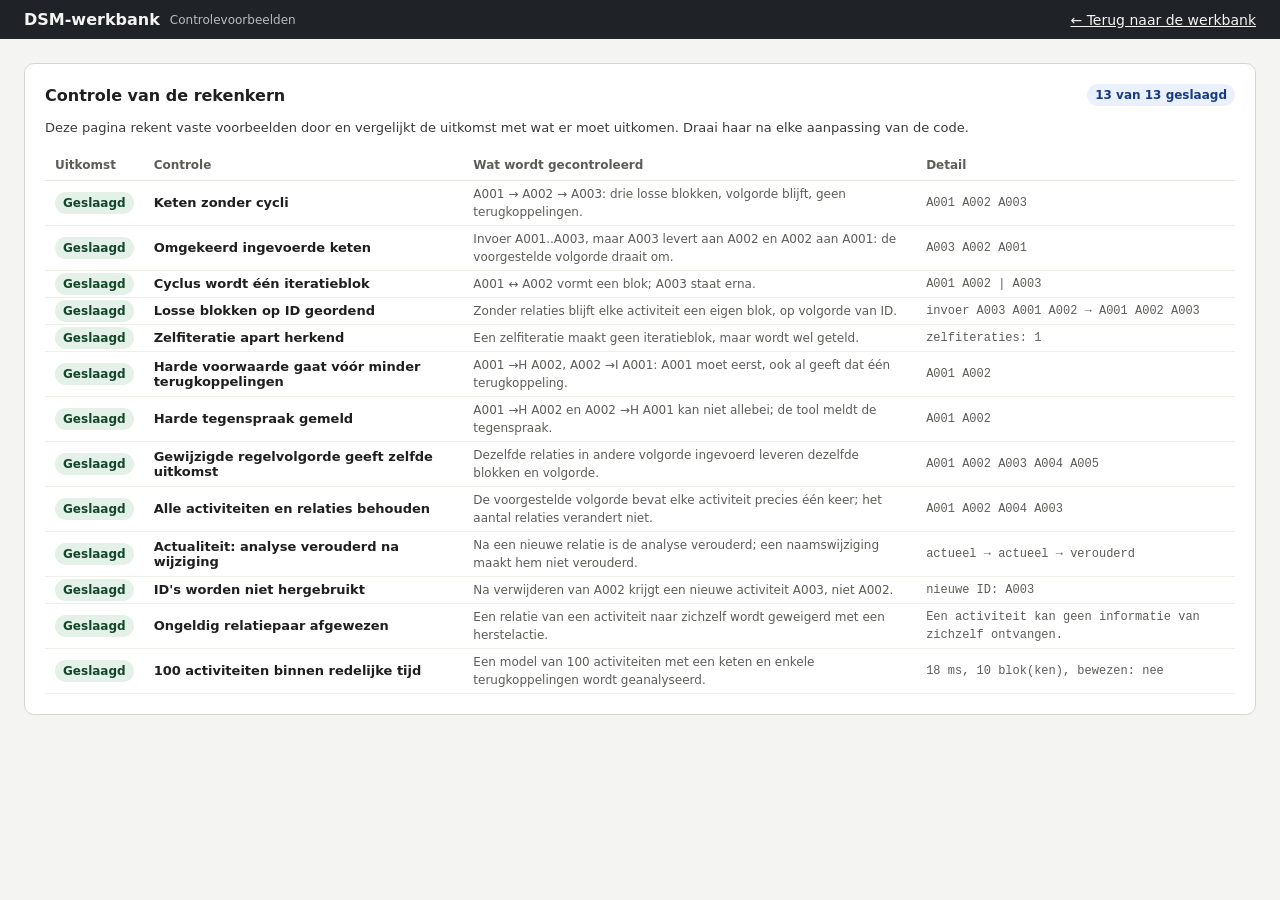
==== controle.html @ 9ad25ce7 "v0.1 de eerste versie" ====
<!doctype html>
<html lang="nl">
<head>
<meta charset="utf-8">
<meta name="viewport" content="width=device-width, initial-scale=1">
<title>DSM-werkbank — controlevoorbeelden</title>
<link rel="stylesheet" href="css/style.css">
</head>
<body>
<header class="kop"><div class="kop-links"><span class="merk">DSM-werkbank</span><span class="meta">Controlevoorbeelden</span></div><div class="kop-rechts"><a href="index.html" style="color:#F4F4F2">← Terug naar de werkbank</a></div></header>
<main class="inhoud">
  <section class="paneel breed">
    <div class="rij tussen"><h2>Controle van de rekenkern</h2><span id="samenvatting" class="label-info"></span></div>
    <p class="uitleg">Deze pagina rekent vaste voorbeelden door en vergelijkt de uitkomst met wat er moet uitkomen. Draai haar na elke aanpassing van de code.</p>
    <div class="tabelkader"><table class="lijst"><thead><tr><th>Uitkomst</th><th>Controle</th><th>Wat wordt gecontroleerd</th><th>Detail</th></tr></thead><tbody id="resultaten"></tbody></table></div>
  </section>
</main>
<script src="js/model.js"></script>
<script src="js/analyse.js"></script>
<script src="js/controle.js"></script>
<script>
  const res = DSM.controle.draaiAlle();
  const esc = s => String(s).replace(/[&<>]/g, c => ({ '&': '&amp;', '<': '&lt;', '>': '&gt;' }[c]));
  document.getElementById('resultaten').innerHTML = res.map(r =>
    '<tr><td>' + (r.ok ? '<span class="label-ok">Geslaagd</span>' : '<span class="label-let" style="background:#FDF0EE;color:#7A1F12">Mislukt</span>') + '</td><td><b>' + esc(r.naam) + '</b></td><td class="klein">' + esc(r.uitleg) + '</td><td class="mono klein">' + esc(r.detail) + '</td></tr>').join('');
  const ok = res.filter(r => r.ok).length;
  document.getElementById('samenvatting').textContent = ok + ' van ' + res.length + ' geslaagd';
</script>
</body>
</html>
---- css/style.css ----
/* DSM-werkbank — opmaak */
:root {
  --bg: #F4F4F2; --paneel: #FFFFFF; --lijn: #D6D6D1; --lijn-licht: #E6E6E1; --tekst: #1F1F1F; --tekst-2: #3A3A37; --tekst-3: #5C5C58;
  --donker: #1F2328; --diag: #2B2B2B;
  --I: #3566C9; --I-t: #FFFFFF; --H: #B85C0F; --H-t: #FFFFFF; --B: #8FCDB0; --B-t: #0E2E1E; --A: #D3C4F2; --A-t: #2A1A57;
  --blok: #FCEBB6; --blok-rand: #E0C46A; --keuze: #F5B700; --kruis: #FFF7DE; --fb: #B42318;
  --cel: 28px;
}
* { box-sizing: border-box; }
body { margin: 0; font-family: Inter, "Segoe UI", system-ui, -apple-system, sans-serif; color: var(--tekst); background: var(--bg); font-size: 14px; }
button, input, select, textarea { font-family: inherit; font-size: 13px; color: inherit; }
button { cursor: pointer; }
.mono { font-family: "JetBrains Mono", Consolas, "Courier New", monospace; }
.verborgen { position: absolute; left: -9999px; }
a { color: #1F4FB3; }

/* Kop */
.kop { display: flex; flex-wrap: wrap; align-items: center; justify-content: space-between; gap: 10px 24px; padding: 10px 24px; background: var(--donker); color: #F4F4F2; }
.kop-links, .kop-rechts { display: flex; flex-wrap: wrap; align-items: center; gap: 10px; }
.merk { font-weight: 700; font-size: 16px; }
.kop .modelnaam { background: transparent; border: 1px solid transparent; color: #E6E8EB; font-size: 14px; padding: 6px 8px; border-radius: 6px; min-width: 240px; }
.kop .modelnaam:hover, .kop .modelnaam:focus { border-color: #5A6068; outline: none; }
.meta { font-size: 12px; color: #B8BCC2; }
.status { font-size: 12px; font-weight: 600; padding: 5px 10px; border-radius: 999px; }
.status.geen { background: #3A3F46; color: #E6E8EB; }
.status.actueel { background: #BFE3CF; color: #0F3D24; }
.status.verouderd { background: #F2C36B; color: #3A2600; }
.knop-licht { min-height: 36px; padding: 0 14px; border: 0; border-radius: 6px; background: #F4F4F2; color: var(--donker); font-weight: 600; }
.knop-donker { min-height: 36px; padding: 0 12px; border: 1px solid #5A6068; border-radius: 6px; background: transparent; color: #F4F4F2; }
.bestand { display: flex; gap: 6px; }

/* Tabbalk */
.tabbalk { display: flex; flex-wrap: wrap; align-items: flex-end; gap: 0 28px; padding: 8px 24px 0; background: var(--paneel); border-bottom: 1px solid var(--lijn); }
.groep { display: flex; flex-direction: column; }
.groeplabel { text-align: center; font-size: 11px; font-weight: 700; letter-spacing: .06em; text-transform: uppercase; color: var(--tekst-3); padding: 0 8px 6px; border-bottom: 1px solid #E1E1DC; }
.tabs { display: flex; flex-wrap: wrap; justify-content: center; }
.tabs button { min-height: 46px; padding: 0 12px; border: 0; border-bottom: 3px solid transparent; background: none; font-size: 14px; color: var(--tekst-2); }
.tabs button[aria-current="page"] { font-weight: 600; color: var(--tekst); border-bottom-color: var(--donker); }
.scheiding { align-self: stretch; width: 1px; margin-bottom: 8px; background: #C9C9C4; }

/* Inhoud */
.inhoud { max-width: 1600px; margin: 0 auto; padding: 24px; display: flex; flex-wrap: wrap; gap: 24px; align-items: flex-start; }
.paneel { background: var(--paneel); border: 1px solid var(--lijn); border-radius: 10px; padding: 20px; display: flex; flex-direction: column; gap: 12px; min-width: 0; }
.paneel h2 { margin: 0; font-size: 16px; }
.paneel h3 { margin: 0; font-size: 13px; }
.breed { flex: 999 1 640px; min-width: 0; }
.smal { flex: 1 1 340px; max-width: 440px; }
.kolom { display: flex; flex-direction: column; gap: 16px; min-width: 0; }
.uitleg { margin: 0; font-size: 13px; line-height: 1.5; color: var(--tekst-2); }
.klein { font-size: 12px; color: var(--tekst-3); line-height: 1.5; margin: 0; }
.rij { display: flex; flex-wrap: wrap; gap: 8px; align-items: center; }
.tussen { justify-content: space-between; }
.knop { min-height: 40px; padding: 0 14px; border: 1px solid #C9C9C4; border-radius: 6px; background: #FFFFFF; }
.knop:hover { background: #F7F7F4; }
.knop.primair { border: 0; background: var(--donker); color: #FFFFFF; font-weight: 600; }
.knop.gevaar { color: #9B2C1C; }
.knop.klein-k { min-height: 32px; min-width: 32px; padding: 0 8px; }
.knop[aria-pressed="true"] { border: 2px solid var(--donker); background: #F4F4F2; font-weight: 600; }
textarea, input[type="text"], input[type="search"], input[type="number"], input:not([type]), select { border: 1px solid #C9C9C4; border-radius: 6px; padding: 8px 10px; background: #FFFFFF; }
textarea { resize: vertical; line-height: 1.5; }
label.veld { display: flex; flex-direction: column; gap: 6px; font-size: 12px; font-weight: 600; color: var(--tekst-2); }
label.veld > * { font-weight: 400; }
.chip { display: inline-flex; align-items: center; justify-content: center; width: 20px; height: 20px; border-radius: 3px; font-size: 11px; font-weight: 700; flex: none; }
.chip.I { background: var(--I); color: var(--I-t); } .chip.H { background: var(--H); color: var(--H-t); }
.chip.B { background: var(--B); color: var(--B-t); } .chip.A { background: var(--A); color: var(--A-t); }
.chip.leeg { border: 1px dashed #8A8A85; color: var(--tekst-3); }
.chip.diag { background: var(--diag); color: #FFFFFF; }
.chip.fbm { background: #FFFFFF; box-shadow: inset 0 0 0 2px var(--fb); }
.chip.blokm { background: var(--blok); border: 1px solid var(--blok-rand); }
.legenda { display: flex; flex-wrap: wrap; gap: 12px; font-size: 12px; color: var(--tekst-2); }
.legenda span { display: inline-flex; align-items: center; gap: 6px; }
.maat { font-size: 12px; padding: 8px 10px; border-radius: 6px; background: #FFFFFF; border: 1px solid var(--lijn); color: var(--tekst-2); }
.maat b { color: var(--tekst); }
.label-ok { font-size: 12px; font-weight: 600; padding: 4px 8px; border-radius: 999px; background: #E3F1E8; color: #14462A; }
.label-let { font-size: 12px; font-weight: 600; padding: 4px 8px; border-radius: 999px; background: #FCEBB6; color: #4A3300; }
.label-info { font-size: 12px; font-weight: 600; padding: 4px 8px; border-radius: 999px; background: #EAF1FD; color: #163A85; }
.balk-let { padding: 10px 14px; border-radius: 8px; background: #FFF7DE; border: 1px solid #F2D58A; font-size: 13px; color: #4A3300; }
.leeg-staat { padding: 40px; text-align: center; color: var(--tekst-3); }

/* Meldingen */
.meldingen { max-width: 1600px; margin: 0 auto; padding: 0 24px; }
.melding { margin-top: 16px; padding: 12px 16px; border-radius: 10px; font-size: 13px; line-height: 1.5; display: flex; gap: 16px; justify-content: space-between; align-items: flex-start; }
.melding.fout { background: #FDF0EE; border: 1px solid #E8B4AB; color: #3A1A14; }
.melding.ok { background: #E3F1E8; border: 1px solid #A9D3B8; color: #14462A; }
.melding ul { margin: 4px 0 0; padding-left: 18px; }
.melding button { border: 0; background: none; font-size: 18px; line-height: 1; color: inherit; }

/* Tabellen */
.tabelkader { overflow-x: auto; }
table.lijst { width: 100%; border-collapse: collapse; font-size: 13px; }
table.lijst th { text-align: left; font-size: 12px; color: var(--tekst-3); font-weight: 600; padding: 8px 10px; border-bottom: 1px solid var(--lijn-licht); }
table.lijst td { padding: 4px 10px; border-bottom: 1px solid #EFEFEA; vertical-align: middle; }
table.lijst td input { width: 100%; border: 1px solid transparent; background: transparent; padding: 6px 8px; border-radius: 5px; }
table.lijst td input:hover, table.lijst td input:focus { border-color: #C9C9C4; background: #FFFFFF; outline: none; }
table.lijst .rechts { text-align: right; white-space: nowrap; }
table.lijst .num { text-align: right; }

/* Matrix */
.matrixkader { overflow: auto; border: 1px solid #E1E1DC; border-radius: 6px; max-height: calc(100vh - 260px); min-height: 200px; outline: none; }
.matrixkader:focus-visible { box-shadow: 0 0 0 3px #9DB8EC; }
table.dsm { border-collapse: separate; border-spacing: 0; font-size: 11px; }
table.dsm th, table.dsm td { padding: 0; }
table.dsm thead th { position: sticky; top: 0; z-index: 2; background: #FFFFFF; height: var(--cel); min-width: var(--cel); width: var(--cel); border-right: 1px solid #E1E1DC; border-bottom: 1px solid #C9C9C4; font-family: "JetBrains Mono", Consolas, monospace; font-size: 9px; font-weight: 600; text-align: center; }
table.dsm thead th.hoek { left: 0; z-index: 3; width: auto; min-width: 220px; text-align: left; padding: 0 10px; font-family: inherit; font-size: 11px; font-weight: 400; color: var(--tekst-3); border-right: 1px solid #C9C9C4; }
table.dsm thead th.blokkop { left: 0; z-index: 3; min-width: 40px; width: 40px; }
table.dsm tbody th { position: sticky; left: 0; z-index: 1; background: #FFFFFF; height: var(--cel); text-align: left; font-weight: 400; padding: 0 10px; border-right: 1px solid #C9C9C4; border-bottom: 1px solid #E1E1DC; white-space: nowrap; max-width: 280px; overflow: hidden; text-overflow: ellipsis; }
table.dsm tbody th .id { font-family: "JetBrains Mono", Consolas, monospace; font-weight: 600; margin-right: 8px; }
table.dsm tbody th.blokcel { min-width: 40px; width: 40px; max-width: 40px; text-align: center; padding: 0; font-family: "JetBrains Mono", Consolas, monospace; font-size: 10px; color: var(--tekst-2); border-right: 1px solid #E1E1DC; }
table.dsm.met-blok tbody th.naamcel { left: 40px; }
table.dsm.met-blok thead th.hoek { left: 40px; }
table.dsm td { width: var(--cel); min-width: var(--cel); height: var(--cel); border-right: 1px solid #E1E1DC; border-bottom: 1px solid #E1E1DC; text-align: center; font-weight: 700; cursor: pointer; background: #FFFFFF; user-select: none; }
table.dsm td.boven { background: #FAFAF7; }
table.dsm td.blok, table.dsm th.blok { background: var(--blok); }
table.dsm td.kruis, table.dsm th.kruis { background: var(--kruis); }
table.dsm td.diag { background: var(--diag); color: #FFFFFF; cursor: pointer; }
table.dsm td.s-I { background: var(--I); color: var(--I-t); }
table.dsm td.s-H { background: var(--H); color: var(--H-t); }
table.dsm td.s-B { background: var(--B); color: var(--B-t); }
table.dsm td.s-A { background: var(--A); color: var(--A-t); }
table.dsm td.fb { box-shadow: inset 0 0 0 2px #FFFFFF, inset 0 0 0 4px var(--fb); }
table.dsm td.gekozen { outline: 3px solid var(--keuze); outline-offset: -3px; }
table.dsm td.kenm { position: relative; }
table.dsm td.kenm::after { content: ""; position: absolute; right: 2px; top: 2px; width: 5px; height: 5px; border-radius: 50%; background: #FFFFFF; box-shadow: 0 0 0 1px #1F2328; }
table.dsm th.gekozen-kop { background: #FFE9A8 !important; }

/* Relatiepaneel */
.soorten { display: grid; grid-template-columns: repeat(2, minmax(0, 1fr)); gap: 6px; }
.soorten button { display: flex; align-items: center; gap: 8px; min-height: 40px; padding: 0 10px; border: 1px solid #C9C9C4; border-radius: 6px; background: #FFFFFF; text-align: left; font-size: 12px; }
.soorten button[aria-pressed="true"] { border: 2px solid var(--donker); background: #F4F4F2; font-weight: 600; }
.soorten .geen { grid-column: 1 / -1; }
.celkop { font-family: "JetBrains Mono", Consolas, monospace; font-size: 13px; font-weight: 600; padding: 4px 8px; border-radius: 4px; background: #F1F1EE; }
.uitklap { display: flex; justify-content: space-between; align-items: center; width: 100%; min-height: 36px; padding: 0; border: 0; background: none; font-size: 12px; font-weight: 700; color: var(--tekst-2); text-align: left; }
.raster2 { display: grid; grid-template-columns: repeat(2, minmax(0, 1fr)); gap: 10px; }
dl.gegevens { margin: 0; display: grid; grid-template-columns: 120px 1fr; gap: 8px 12px; font-size: 13px; }
dl.gegevens dt { color: var(--tekst-3); }
dl.gegevens dd { margin: 0; }
.blokken { display: flex; flex-wrap: wrap; gap: 8px; }
.blokken span { padding: 6px 10px; border: 1px solid var(--lijn); border-radius: 6px; font-family: "JetBrains Mono", Consolas, monospace; font-size: 12px; }
.blokken span.groot { background: var(--blok); border-color: var(--blok-rand); font-weight: 600; }
.blokken span.zelf { border-color: var(--diag); }
.niveaus { display: flex; gap: 10px; overflow-x: auto; padding-bottom: 4px; }
.niveau { flex: 1 0 110px; display: flex; flex-direction: column; gap: 6px; padding: 10px; border-radius: 8px; background: #F7F7F4; border: 1px solid #E1E1DC; }
.niveau.parallel { background: #EAF1FD; border-color: #9DB8EC; }
.niveau .kopje { font-size: 11px; font-weight: 700; color: var(--tekst-3); }
.niveau .item { font-size: 12px; padding: 6px 8px; border-radius: 5px; background: #FFFFFF; border: 1px solid var(--lijn); }
.impact { display: flex; flex-wrap: wrap; gap: 16px; }
.impact > div { flex: 1 1 260px; display: flex; flex-direction: column; gap: 6px; padding: 14px; border-radius: 8px; font-size: 13px; }
.impact .direct { background: #FDF0EE; }
.impact .indirect { background: #FFF7DE; }
.impact .noot { border: 1px dashed #C9C9C4; font-size: 12px; color: var(--tekst-2); }
.goed { color: #14462A; font-weight: 600; }

@media print {
  .kop, .tabbalk, .meldingen { display: none; }
}

.vinkje { display: flex; gap: 10px; align-items: flex-start; font-size: 13px; line-height: 1.45; color: var(--tekst-2); }
.vinkje input { width: 18px; height: 18px; flex: none; margin: 1px 0 0; }
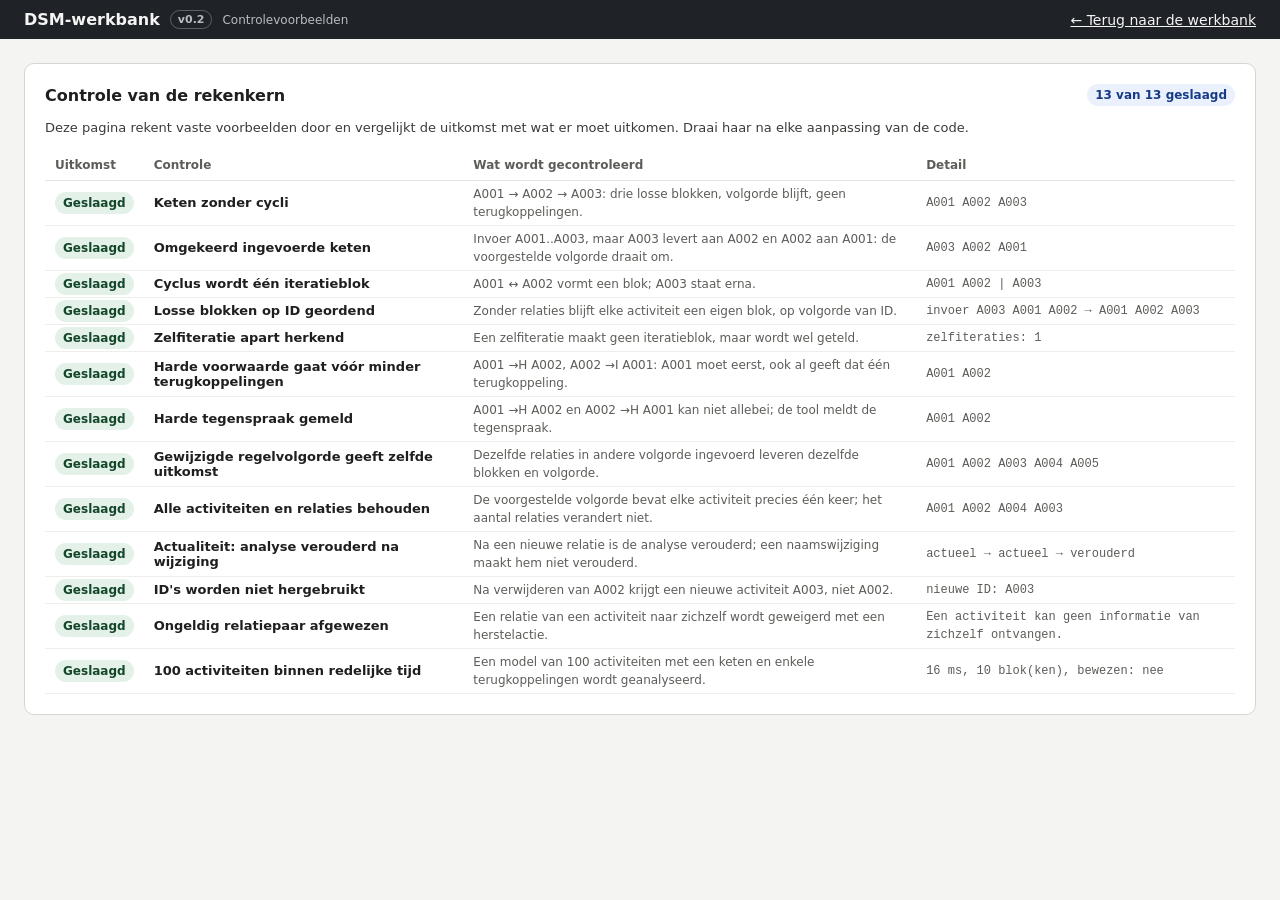
==== commit fec707a7: "v0.2 opmaak verbeterd en uitleg toegevoegd" ====
--- a/controle.html
+++ b/controle.html
@@ -4,10 +4,10 @@
 <meta charset="utf-8">
 <meta name="viewport" content="width=device-width, initial-scale=1">
 <title>DSM-werkbank — controlevoorbeelden</title>
-<link rel="stylesheet" href="css/style.css">
+<link rel="stylesheet" href="css/style.css?v=0.2">
 </head>
 <body>
-<header class="kop"><div class="kop-links"><span class="merk">DSM-werkbank</span><span class="meta">Controlevoorbeelden</span></div><div class="kop-rechts"><a href="index.html" style="color:#F4F4F2">← Terug naar de werkbank</a></div></header>
+<header class="kop"><div class="kop-links"><span class="merk">DSM-werkbank</span> <span class="versie">v0.2</span><span class="meta">Controlevoorbeelden</span></div><div class="kop-rechts"><a href="index.html" style="color:#F4F4F2">← Terug naar de werkbank</a></div></header>
 <main class="inhoud">
   <section class="paneel breed">
     <div class="rij tussen"><h2>Controle van de rekenkern</h2><span id="samenvatting" class="label-info"></span></div>
@@ -15,9 +15,9 @@
     <div class="tabelkader"><table class="lijst"><thead><tr><th>Uitkomst</th><th>Controle</th><th>Wat wordt gecontroleerd</th><th>Detail</th></tr></thead><tbody id="resultaten"></tbody></table></div>
   </section>
 </main>
-<script src="js/model.js"></script>
-<script src="js/analyse.js"></script>
-<script src="js/controle.js"></script>
+<script src="js/model.js?v=0.2"></script>
+<script src="js/analyse.js?v=0.2"></script>
+<script src="js/controle.js?v=0.2"></script>
 <script>
   const res = DSM.controle.draaiAlle();
   const esc = s => String(s).replace(/[&<>]/g, c => ({ '&': '&amp;', '<': '&lt;', '>': '&gt;' }[c]));
--- a/css/style.css
+++ b/css/style.css
@@ -1,9 +1,10 @@
 /* DSM-werkbank — opmaak */
 :root {
   --bg: #F4F4F2; --paneel: #FFFFFF; --lijn: #D6D6D1; --lijn-licht: #E6E6E1; --tekst: #1F1F1F; --tekst-2: #3A3A37; --tekst-3: #5C5C58;
-  --donker: #1F2328; --diag: #2B2B2B;
+  --donker: #1F2328; --diag: #D9D9D4; --diag-t: #4A4A46; --zelf: #2B2B2B;
   --I: #3566C9; --I-t: #FFFFFF; --H: #B85C0F; --H-t: #FFFFFF; --B: #8FCDB0; --B-t: #0E2E1E; --A: #D3C4F2; --A-t: #2A1A57;
-  --blok: #FCEBB6; --blok-rand: #E0C46A; --keuze: #F5B700; --kruis: #FFF7DE; --fb: #B42318;
+  --blok: #FCF0C6; --blok-rand: #E0C46A; --blok-kader: #8A6400;
+  --keuze: #0E8C86; --keuze-kop: #BDEBE7; --wijs: #E3F5F3; --wijs-rand: #7FCFC9; --kruis: #FFF7DE; --fb: #B42318;
   --cel: 28px;
 }
 * { box-sizing: border-box; }
@@ -18,6 +19,7 @@
 .kop { display: flex; flex-wrap: wrap; align-items: center; justify-content: space-between; gap: 10px 24px; padding: 10px 24px; background: var(--donker); color: #F4F4F2; }
 .kop-links, .kop-rechts { display: flex; flex-wrap: wrap; align-items: center; gap: 10px; }
 .merk { font-weight: 700; font-size: 16px; }
+.versie { font-size: 11px; font-weight: 600; padding: 2px 7px; border-radius: 999px; border: 1px solid #5A6068; color: #B8BCC2; }
 .kop .modelnaam { background: transparent; border: 1px solid transparent; color: #E6E8EB; font-size: 14px; padding: 6px 8px; border-radius: 6px; min-width: 240px; }
 .kop .modelnaam:hover, .kop .modelnaam:focus { border-color: #5A6068; outline: none; }
 .meta { font-size: 12px; color: #B8BCC2; }
@@ -64,9 +66,10 @@
 .chip.I { background: var(--I); color: var(--I-t); } .chip.H { background: var(--H); color: var(--H-t); }
 .chip.B { background: var(--B); color: var(--B-t); } .chip.A { background: var(--A); color: var(--A-t); }
 .chip.leeg { border: 1px dashed #8A8A85; color: var(--tekst-3); }
-.chip.diag { background: var(--diag); color: #FFFFFF; }
+.chip.diag { background: var(--diag); color: var(--diag-t); font-family: "JetBrains Mono", Consolas, monospace; font-size: 10px; }
+.chip.zelf { background: var(--zelf); color: #FFFFFF; }
 .chip.fbm { background: #FFFFFF; box-shadow: inset 0 0 0 2px var(--fb); }
-.chip.blokm { background: var(--blok); border: 1px solid var(--blok-rand); }
+.chip.blokm { background: var(--blok); border: 2px solid var(--blok-kader); }
 .legenda { display: flex; flex-wrap: wrap; gap: 12px; font-size: 12px; color: var(--tekst-2); }
 .legenda span { display: inline-flex; align-items: center; gap: 6px; }
 .maat { font-size: 12px; padding: 8px 10px; border-radius: 6px; background: #FFFFFF; border: 1px solid var(--lijn); color: var(--tekst-2); }
@@ -96,32 +99,47 @@
 table.lijst .num { text-align: right; }
 
 /* Matrix */
-.matrixkader { overflow: auto; border: 1px solid #E1E1DC; border-radius: 6px; max-height: calc(100vh - 260px); min-height: 200px; outline: none; }
+.matrixkader { position: relative; overflow: auto; border: 1px solid #E1E1DC; border-radius: 6px; max-height: calc(100vh - 260px); min-height: 200px; outline: none; }
 .matrixkader:focus-visible { box-shadow: 0 0 0 3px #9DB8EC; }
 table.dsm { border-collapse: separate; border-spacing: 0; font-size: 11px; }
 table.dsm th, table.dsm td { padding: 0; }
-table.dsm thead th { position: sticky; top: 0; z-index: 2; background: #FFFFFF; height: var(--cel); min-width: var(--cel); width: var(--cel); border-right: 1px solid #E1E1DC; border-bottom: 1px solid #C9C9C4; font-family: "JetBrains Mono", Consolas, monospace; font-size: 9px; font-weight: 600; text-align: center; }
-table.dsm thead th.hoek { left: 0; z-index: 3; width: auto; min-width: 220px; text-align: left; padding: 0 10px; font-family: inherit; font-size: 11px; font-weight: 400; color: var(--tekst-3); border-right: 1px solid #C9C9C4; }
-table.dsm thead th.blokkop { left: 0; z-index: 3; min-width: 40px; width: 40px; }
-table.dsm tbody th { position: sticky; left: 0; z-index: 1; background: #FFFFFF; height: var(--cel); text-align: left; font-weight: 400; padding: 0 10px; border-right: 1px solid #C9C9C4; border-bottom: 1px solid #E1E1DC; white-space: nowrap; max-width: 280px; overflow: hidden; text-overflow: ellipsis; }
-table.dsm tbody th .id { font-family: "JetBrains Mono", Consolas, monospace; font-weight: 600; margin-right: 8px; }
+table.dsm thead th { position: sticky; top: 0; z-index: 3; background: #FFFFFF; height: 30px; min-width: var(--cel); width: var(--cel); border-right: 1px solid #E1E1DC; border-bottom: 1px solid #C9C9C4; font-family: "JetBrains Mono", Consolas, monospace; font-size: 11px; font-weight: 700; text-align: center; color: var(--tekst-2); }
+table.dsm thead th.hoek { left: 0; z-index: 4; width: auto; min-width: 250px; text-align: left; padding: 0 10px; font-family: inherit; font-size: 11px; font-weight: 400; color: var(--tekst-3); border-right: 1px solid #C9C9C4; }
+table.dsm thead th.blokkop { left: 0; z-index: 4; min-width: 40px; width: 40px; font-family: inherit; font-size: 11px; }
+table.dsm tbody th { position: sticky; left: 0; z-index: 2; background: #FFFFFF; height: var(--cel); text-align: left; font-weight: 400; padding: 0 10px 0 6px; border-right: 1px solid #C9C9C4; border-bottom: 1px solid #E1E1DC; white-space: nowrap; max-width: 300px; overflow: hidden; text-overflow: ellipsis; }
+table.dsm tbody th .nr { display: inline-block; min-width: 22px; margin-right: 6px; text-align: right; font-family: "JetBrains Mono", Consolas, monospace; font-weight: 700; color: var(--tekst-2); }
+table.dsm tbody th .id { font-family: "JetBrains Mono", Consolas, monospace; font-weight: 600; margin-right: 8px; color: var(--tekst-3); }
 table.dsm tbody th.blokcel { min-width: 40px; width: 40px; max-width: 40px; text-align: center; padding: 0; font-family: "JetBrains Mono", Consolas, monospace; font-size: 10px; color: var(--tekst-2); border-right: 1px solid #E1E1DC; }
 table.dsm.met-blok tbody th.naamcel { left: 40px; }
 table.dsm.met-blok thead th.hoek { left: 40px; }
-table.dsm td { width: var(--cel); min-width: var(--cel); height: var(--cel); border-right: 1px solid #E1E1DC; border-bottom: 1px solid #E1E1DC; text-align: center; font-weight: 700; cursor: pointer; background: #FFFFFF; user-select: none; }
+table.dsm td { width: var(--cel); min-width: var(--cel); height: var(--cel); border-right: 1px solid #E1E1DC; border-bottom: 1px solid #E1E1DC; text-align: center; font-weight: 700; cursor: pointer; background: #FFFFFF; user-select: none; font-size: var(--celtekst, 11px); }
+/* Punt 8: hulplijn na elke 5 rijen en kolommen (dunner dan de blokrand) */
+table.dsm .vijf-k { border-right: 2px solid #A8A8A2; }
+table.dsm .vijf-r, table.dsm tr.vijf-r > * { border-bottom: 2px solid #A8A8A2; }
 table.dsm td.boven { background: #FAFAF7; }
 table.dsm td.blok, table.dsm th.blok { background: var(--blok); }
 table.dsm td.kruis, table.dsm th.kruis { background: var(--kruis); }
-table.dsm td.diag { background: var(--diag); color: #FFFFFF; cursor: pointer; }
+/* Punt 2: rustige diagonaal met volgnummer; zelfiteratie donker */
+table.dsm td.diag { background: var(--diag); color: var(--diag-t); font-weight: 600; font-size: calc(var(--celtekst, 11px) - 1px); font-family: "JetBrains Mono", Consolas, monospace; cursor: pointer; }
+table.dsm td.diag.zelf { background: var(--zelf); color: #FFFFFF; font-size: calc(var(--celtekst, 11px) + 4px); font-family: inherit; }
 table.dsm td.s-I { background: var(--I); color: var(--I-t); }
 table.dsm td.s-H { background: var(--H); color: var(--H-t); }
 table.dsm td.s-B { background: var(--B); color: var(--B-t); }
 table.dsm td.s-A { background: var(--A); color: var(--A-t); }
 table.dsm td.fb { box-shadow: inset 0 0 0 2px #FFFFFF, inset 0 0 0 4px var(--fb); }
-table.dsm td.gekozen { outline: 3px solid var(--keuze); outline-offset: -3px; }
 table.dsm td.kenm { position: relative; }
 table.dsm td.kenm::after { content: ""; position: absolute; right: 2px; top: 2px; width: 5px; height: 5px; border-radius: 50%; background: #FFFFFF; box-shadow: 0 0 0 1px #1F2328; }
-table.dsm th.gekozen-kop { background: #FFE9A8 !important; }
+/* Punt 3 en 6: aanwijzen (licht) en selecteren (sterk), in een kleur die niet op de bloktint lijkt */
+table.dsm td.aangewezen { box-shadow: inset 0 0 0 2px var(--wijs-rand); }
+table.dsm th.wijs-kop { background: var(--wijs) !important; }
+table.dsm td.gekozen { outline: 3px solid var(--keuze); outline-offset: -3px; }
+table.dsm th.gekozen-kop { background: var(--keuze-kop) !important; color: #06302F; }
+table.dsm th.gekozen-kop .nr, table.dsm th.gekozen-kop .id { color: #06302F; }
+table.dsm th.gekozen-kop.lev { box-shadow: inset 5px 0 0 var(--keuze); }
+table.dsm th.gekozen-kop.ontv { box-shadow: inset 5px 0 0 #06302F; }
+/* Punt 1: duidelijk kader om elk iteratieblok */
+.blokkader { position: absolute; z-index: 1; pointer-events: none; border: 3px solid var(--blok-kader); border-radius: 2px; }
+.blokkader span { position: absolute; top: -3px; left: -3px; transform: translateY(-100%); padding: 1px 6px; font-size: 10px; font-weight: 700; font-family: "JetBrains Mono", Consolas, monospace; background: var(--blok-kader); color: #FFFFFF; border-radius: 3px 3px 0 0; white-space: nowrap; }
 
 /* Relatiepaneel */
 .soorten { display: grid; grid-template-columns: repeat(2, minmax(0, 1fr)); gap: 6px; }
@@ -151,8 +169,32 @@
 .goed { color: #14462A; font-weight: 600; }
 
 @media print {
-  .kop, .tabbalk, .meldingen { display: none; }
+  .kop, .tabbalk, .meldingen, .uitlegpop, .legenda-hint { display: none !important; }
 }
 
 .vinkje { display: flex; gap: 10px; align-items: flex-start; font-size: 13px; line-height: 1.45; color: var(--tekst-2); }
 .vinkje input { width: 18px; height: 18px; flex: none; margin: 1px 0 0; }
+
+/* Uitleg bij relatiesoorten (v0.2) */
+.legendakader { position: relative; }
+.legenda [data-uitleg] { padding: 3px 6px; margin: -3px -6px; border-radius: 6px; cursor: help; outline: none; }
+.legenda [data-uitleg]:hover, .legenda [data-uitleg]:focus-visible { background: #F1F1EE; box-shadow: 0 0 0 1px #D6D6D1; }
+.legenda-hint { color: var(--tekst-3); font-size: 11px; margin-left: auto; }
+.uitlegpop { position: absolute; top: calc(100% + 8px); left: 0; z-index: 20; width: 440px; max-width: 100%; padding: 14px 16px; display: flex; flex-direction: column; gap: 8px; background: #FFFFFF; border: 1px solid #C9C9C4; border-radius: 10px; box-shadow: 0 8px 24px rgba(31,35,40,.16); }
+.uitlegpop[hidden] { display: none; }
+.uitlegkop { display: flex; align-items: center; gap: 8px; font-size: 14px !important; margin: 0; }
+.uitlegpaneel.actief { border-color: #9A9A94; box-shadow: 0 0 0 1px #9A9A94; }
+table.vergelijk { width: 100%; border-collapse: collapse; font-size: 12px; margin-top: 2px; }
+table.vergelijk th { text-align: left; font-size: 11px; font-weight: 700; letter-spacing: .02em; color: var(--tekst-3); padding: 0 0 6px; border-bottom: 1px solid var(--lijn-licht); }
+table.vergelijk td { padding: 6px 4px; border-bottom: 1px solid #EFEFEA; vertical-align: middle; color: var(--tekst-2); }
+table.vergelijk td:first-child { white-space: nowrap; padding-right: 10px; }
+table.vergelijk td:first-child .chip { margin-right: 6px; }
+table.vergelijk tr.actief td { background: #F1F1EE; color: var(--tekst); font-weight: 600; }
+.soorten button:hover { border-color: #9A9A94; }
+
+/* v0.2 kleuren: diagonaal donkergrijs (variant A), relaties lichter (variant B), hulplijn subtieler */
+:root { --diag: #6E6E69; --diag-t: #FFFFFF; --zelf: #1F2328;
+  --I: #93B3EC; --I-t: #0F2A63; --H: #EBAA72; --H-t: #4A2200; --B: #A9D9C2; --B-t: #0E2E1E; --A: #D5C8F3; --A-t: #2A1A57; }
+table.dsm .vijf-k { border-right: 1.5px solid #C8C8C2; }
+table.dsm .vijf-r, table.dsm tr.vijf-r > * { border-bottom: 1.5px solid #C8C8C2; }
+.toets { display: inline-block; margin-left: 6px; padding: 1px 6px; border: 1px solid #C9C9C4; border-bottom-width: 2px; border-radius: 4px; font-size: 11px; font-weight: 600; color: var(--tekst-2); background: #FAFAF7; }
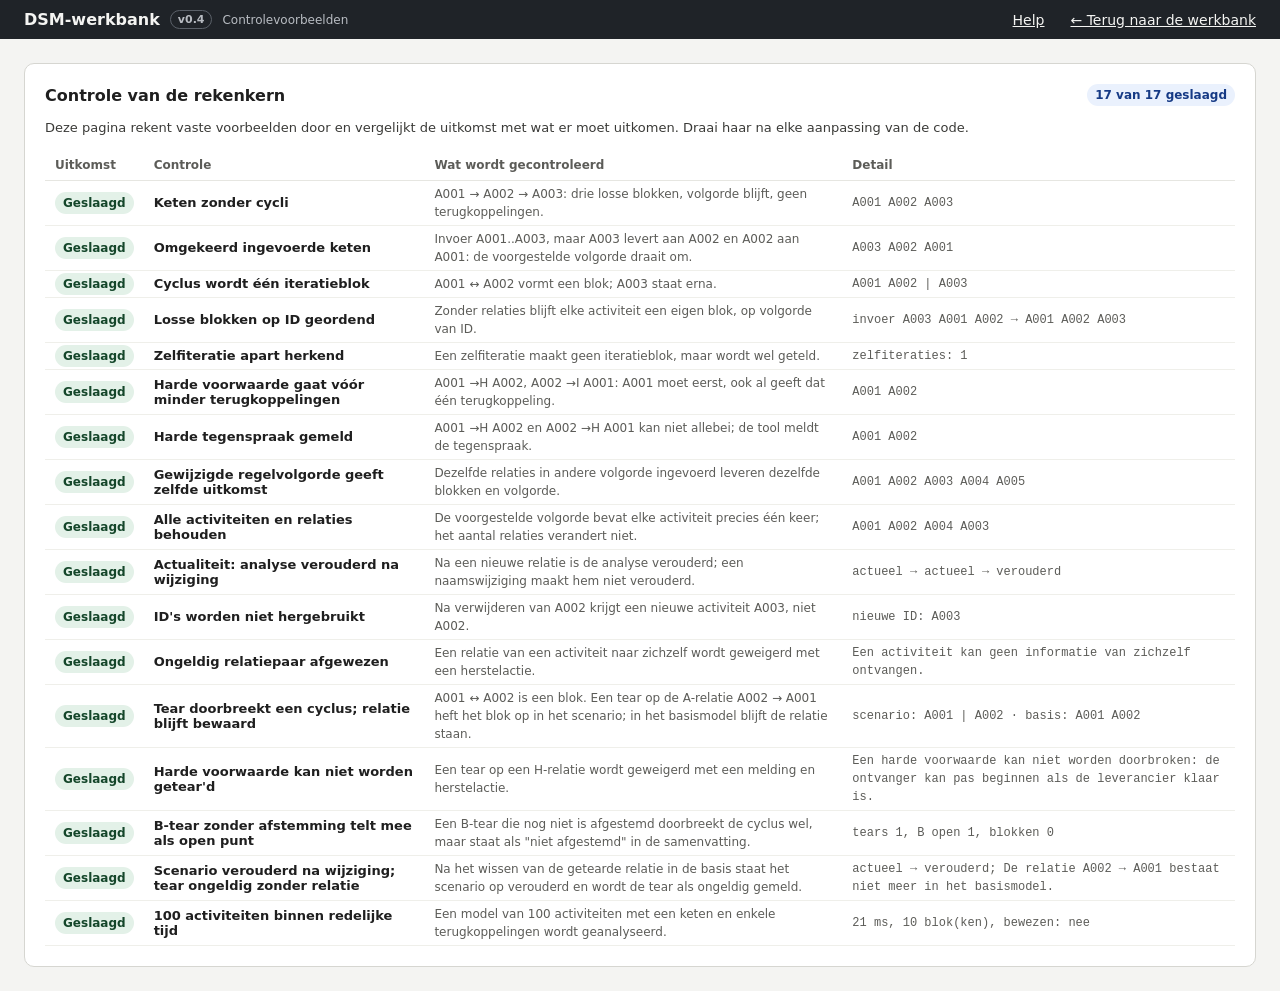
==== commit affff6dd: "v0.4 helpfunctie toegevoegd.  opmaak verbeterd.  tearing en scenario's toegevoegd" ====
--- a/controle.html
+++ b/controle.html
@@ -4,10 +4,10 @@
 <meta charset="utf-8">
 <meta name="viewport" content="width=device-width, initial-scale=1">
 <title>DSM-werkbank — controlevoorbeelden</title>
-<link rel="stylesheet" href="css/style.css?v=0.2">
+<link rel="stylesheet" href="css/style.css?v=0.4">
 </head>
 <body>
-<header class="kop"><div class="kop-links"><span class="merk">DSM-werkbank</span> <span class="versie">v0.2</span><span class="meta">Controlevoorbeelden</span></div><div class="kop-rechts"><a href="index.html" style="color:#F4F4F2">← Terug naar de werkbank</a></div></header>
+<header class="kop"><div class="kop-links"><span class="merk">DSM-werkbank</span> <span class="versie">v0.4</span><span class="meta">Controlevoorbeelden</span></div><div class="kop-rechts"><a href="help.html#controlepagina" style="color:#F4F4F2;margin-right:16px">Help</a><a href="index.html" style="color:#F4F4F2">← Terug naar de werkbank</a></div></header>
 <main class="inhoud">
   <section class="paneel breed">
     <div class="rij tussen"><h2>Controle van de rekenkern</h2><span id="samenvatting" class="label-info"></span></div>
@@ -15,9 +15,10 @@
     <div class="tabelkader"><table class="lijst"><thead><tr><th>Uitkomst</th><th>Controle</th><th>Wat wordt gecontroleerd</th><th>Detail</th></tr></thead><tbody id="resultaten"></tbody></table></div>
   </section>
 </main>
-<script src="js/model.js?v=0.2"></script>
-<script src="js/analyse.js?v=0.2"></script>
-<script src="js/controle.js?v=0.2"></script>
+<script src="js/model.js?v=0.4"></script>
+<script src="js/analyse.js?v=0.4"></script>
+<script src="js/scenario.js?v=0.4"></script>
+<script src="js/controle.js?v=0.4"></script>
 <script>
   const res = DSM.controle.draaiAlle();
   const esc = s => String(s).replace(/[&<>]/g, c => ({ '&': '&amp;', '<': '&lt;', '>': '&gt;' }[c]));
--- a/css/style.css
+++ b/css/style.css
@@ -198,3 +198,35 @@
 table.dsm .vijf-k { border-right: 1.5px solid #C8C8C2; }
 table.dsm .vijf-r, table.dsm tr.vijf-r > * { border-bottom: 1.5px solid #C8C8C2; }
 .toets { display: inline-block; margin-left: 6px; padding: 1px 6px; border: 1px solid #C9C9C4; border-bottom-width: 2px; border-radius: 4px; font-size: 11px; font-weight: 600; color: var(--tekst-2); background: #FAFAF7; }
+
+/* Scenario's en tears (v0.3) */
+table.dsm td.tear { background: #FFFFFF; outline: 1.5px dashed #5C5C58; outline-offset: -4px; color: var(--tekst-2); font-weight: 400; font-size: calc(var(--celtekst, 11px) + 3px); }
+table.dsm td.tear-open { background: #FFF4DC; outline-color: #B36B00; color: #8A4B00; }
+.chip.tearm { border: 1.5px dashed #5C5C58; color: var(--tekst-2); font-weight: 400; }
+.scen-rij { gap: 8px; }
+.scen-kaart, .kaart-basis { display: flex; flex-direction: column; align-items: flex-start; gap: 2px; min-height: 44px; padding: 6px 12px; border: 1px solid #C9C9C4; border-radius: 8px; background: #FFFFFF; font-size: 13px; text-align: left; }
+.scen-kaart span, .kaart-basis span { font-size: 12px; color: var(--tekst-3); }
+.scen-kaart em { font-style: normal; color: #8A4B00; font-weight: 600; }
+.scen-kaart[aria-pressed="true"] { border: 2px solid var(--donker); background: #F4F4F2; }
+.kaart-basis { background: #F7F7F4; border-style: dashed; }
+.maat.open { background: #FFF4DC; border-color: #F2D58A; color: #4A3300; }
+.tear-item { display: flex; flex-direction: column; align-items: stretch; gap: 4px; width: 100%; padding: 10px 12px; border: 1px solid var(--lijn); border-radius: 8px; background: #FFFFFF; text-align: left; }
+.tear-item:hover { border-color: #9A9A94; }
+.tear-item.actief { border: 2px solid var(--keuze); }
+.label-fout { font-size: 12px; font-weight: 600; padding: 4px 8px; border-radius: 999px; background: #FDF0EE; color: #7A1F12; }
+table.vergelijk-sc th.huidig, table.vergelijk-sc td.huidig { background: #F1F8F7; }
+table.vergelijk-sc tr.sub td { padding-top: 0; border-bottom: 1px solid #EFEFEA; color: var(--tekst-3); font-size: 11px; }
+table.vergelijk-sc tr:has(+ tr.sub) td { border-bottom: 0; }
+
+/* Help en helpmodus (v0.4) */
+.bestand-help { display: flex; gap: 6px; }
+.knop-link { display: inline-flex; align-items: center; text-decoration: none; }
+.knop-vraag { min-width: 36px; font-weight: 700; font-size: 15px; }
+.knop-vraag[aria-pressed="true"] { background: #FFE27A; color: #1F2328; border-color: #FFE27A; }
+.helpbalk { position: sticky; top: 0; z-index: 30; display: flex; justify-content: space-between; align-items: center; gap: 16px; padding: 8px 24px; background: #FFE27A; color: #3A2600; font-size: 13px; }
+.helpbalk[hidden] { display: none; }
+kbd { font-family: inherit; font-size: 12px; font-weight: 600; padding: 1px 6px; border: 1px solid #C9A400; border-bottom-width: 2px; border-radius: 4px; background: #FFF4CC; }
+body.helpmodus, body.helpmodus * { cursor: help !important; }
+body.helpmodus .help-doel { outline: 2px dashed #B38600 !important; outline-offset: 2px; }
+body.helpmodus table.dsm td.help-doel { outline-offset: -3px; }
+@media print { .helpbalk { display: none !important; } }
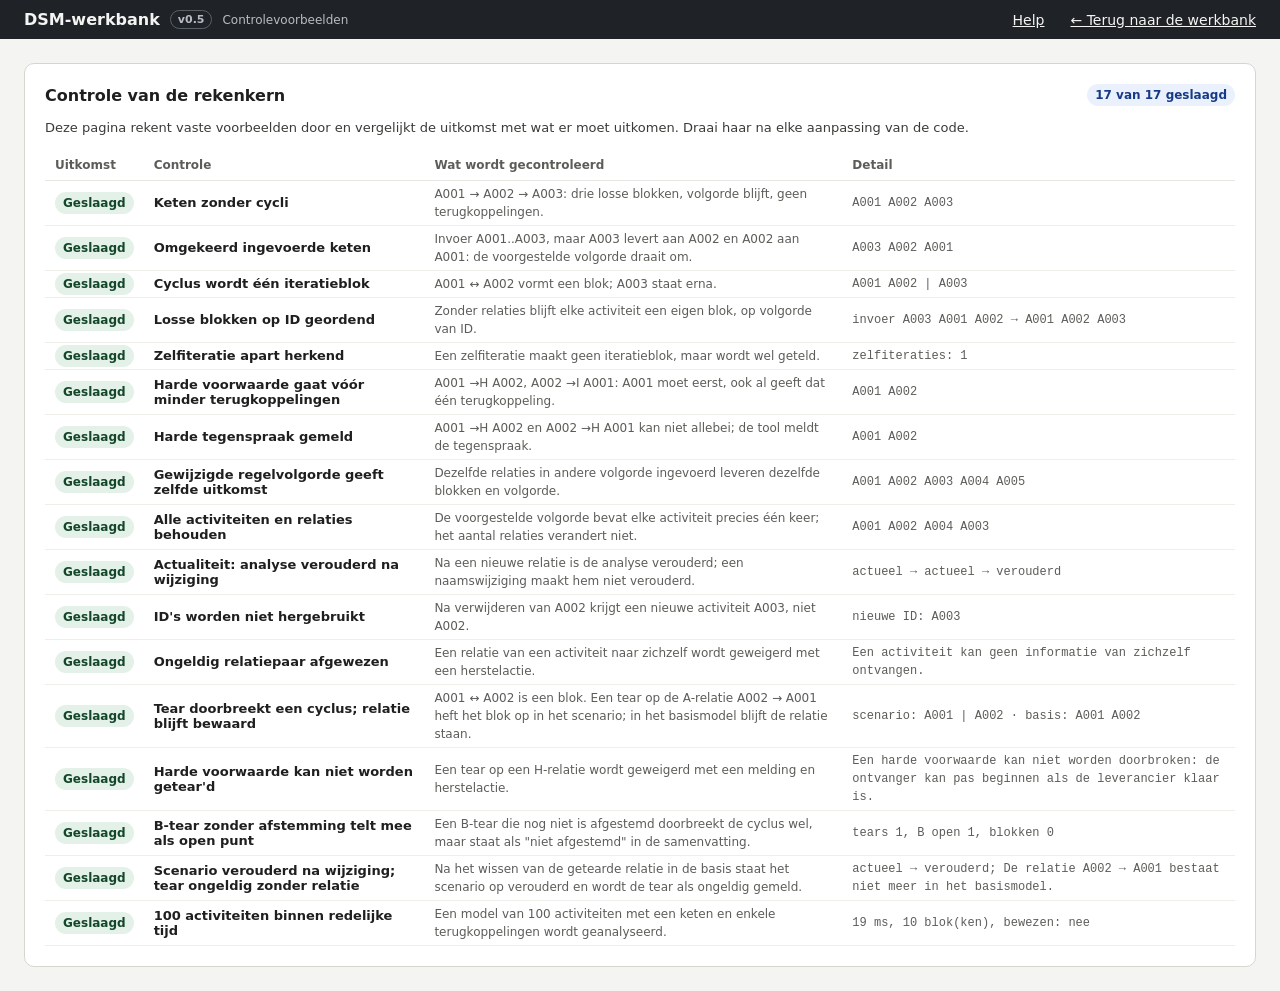
==== commit ae25ed01: "v0.5" ====
--- a/controle.html
+++ b/controle.html
@@ -4,10 +4,10 @@
 <meta charset="utf-8">
 <meta name="viewport" content="width=device-width, initial-scale=1">
 <title>DSM-werkbank — controlevoorbeelden</title>
-<link rel="stylesheet" href="css/style.css?v=0.4">
+<link rel="stylesheet" href="css/style.css?v=0.5">
 </head>
 <body>
-<header class="kop"><div class="kop-links"><span class="merk">DSM-werkbank</span> <span class="versie">v0.4</span><span class="meta">Controlevoorbeelden</span></div><div class="kop-rechts"><a href="help.html#controlepagina" style="color:#F4F4F2;margin-right:16px">Help</a><a href="index.html" style="color:#F4F4F2">← Terug naar de werkbank</a></div></header>
+<header class="kop"><div class="kop-links"><span class="merk">DSM-werkbank</span> <span class="versie">v0.5</span><span class="meta">Controlevoorbeelden</span></div><div class="kop-rechts"><a href="help.html#controlepagina" style="color:#F4F4F2;margin-right:16px">Help</a><a href="index.html" style="color:#F4F4F2">← Terug naar de werkbank</a></div></header>
 <main class="inhoud">
   <section class="paneel breed">
     <div class="rij tussen"><h2>Controle van de rekenkern</h2><span id="samenvatting" class="label-info"></span></div>
@@ -15,10 +15,10 @@
     <div class="tabelkader"><table class="lijst"><thead><tr><th>Uitkomst</th><th>Controle</th><th>Wat wordt gecontroleerd</th><th>Detail</th></tr></thead><tbody id="resultaten"></tbody></table></div>
   </section>
 </main>
-<script src="js/model.js?v=0.4"></script>
-<script src="js/analyse.js?v=0.4"></script>
-<script src="js/scenario.js?v=0.4"></script>
-<script src="js/controle.js?v=0.4"></script>
+<script src="js/model.js?v=0.5"></script>
+<script src="js/analyse.js?v=0.5"></script>
+<script src="js/scenario.js?v=0.5"></script>
+<script src="js/controle.js?v=0.5"></script>
 <script>
   const res = DSM.controle.draaiAlle();
   const esc = s => String(s).replace(/[&<>]/g, c => ({ '&': '&amp;', '<': '&lt;', '>': '&gt;' }[c]));
--- a/css/style.css
+++ b/css/style.css
@@ -230,3 +230,16 @@
 body.helpmodus .help-doel { outline: 2px dashed #B38600 !important; outline-offset: 2px; }
 body.helpmodus table.dsm td.help-doel { outline-offset: -3px; }
 @media print { .helpbalk { display: none !important; } }
+
+/* Activiteiten verslepen aan de ID (v0.5) */
+td.greep { cursor: grab; white-space: nowrap; touch-action: none; user-select: none; border-radius: 5px; }
+td.greep:hover { background: #F1F1EE; }
+td.greep:focus-visible { outline: 2px solid var(--keuze); outline-offset: -2px; }
+.greep-icoon { display: inline-block; width: 14px; margin-right: 6px; color: #9A9A94; font-size: 14px; line-height: 1; }
+td.greep:hover .greep-icoon { color: var(--tekst); }
+body.bezig-slepen, body.bezig-slepen * { cursor: grabbing !important; user-select: none; }
+#act-rijen tr.sleept { opacity: .45; background: #F4F4F2; }
+#act-rijen tr.drop-boven td { box-shadow: inset 0 3px 0 var(--keuze); }
+#act-rijen tr.drop-onder td { box-shadow: inset 0 -3px 0 var(--keuze); }
+#act-rijen tr.net-verplaatst td { animation: verplaatst 1.2s ease-out; }
+@keyframes verplaatst { from { background: var(--keuze-kop); } to { background: transparent; } }
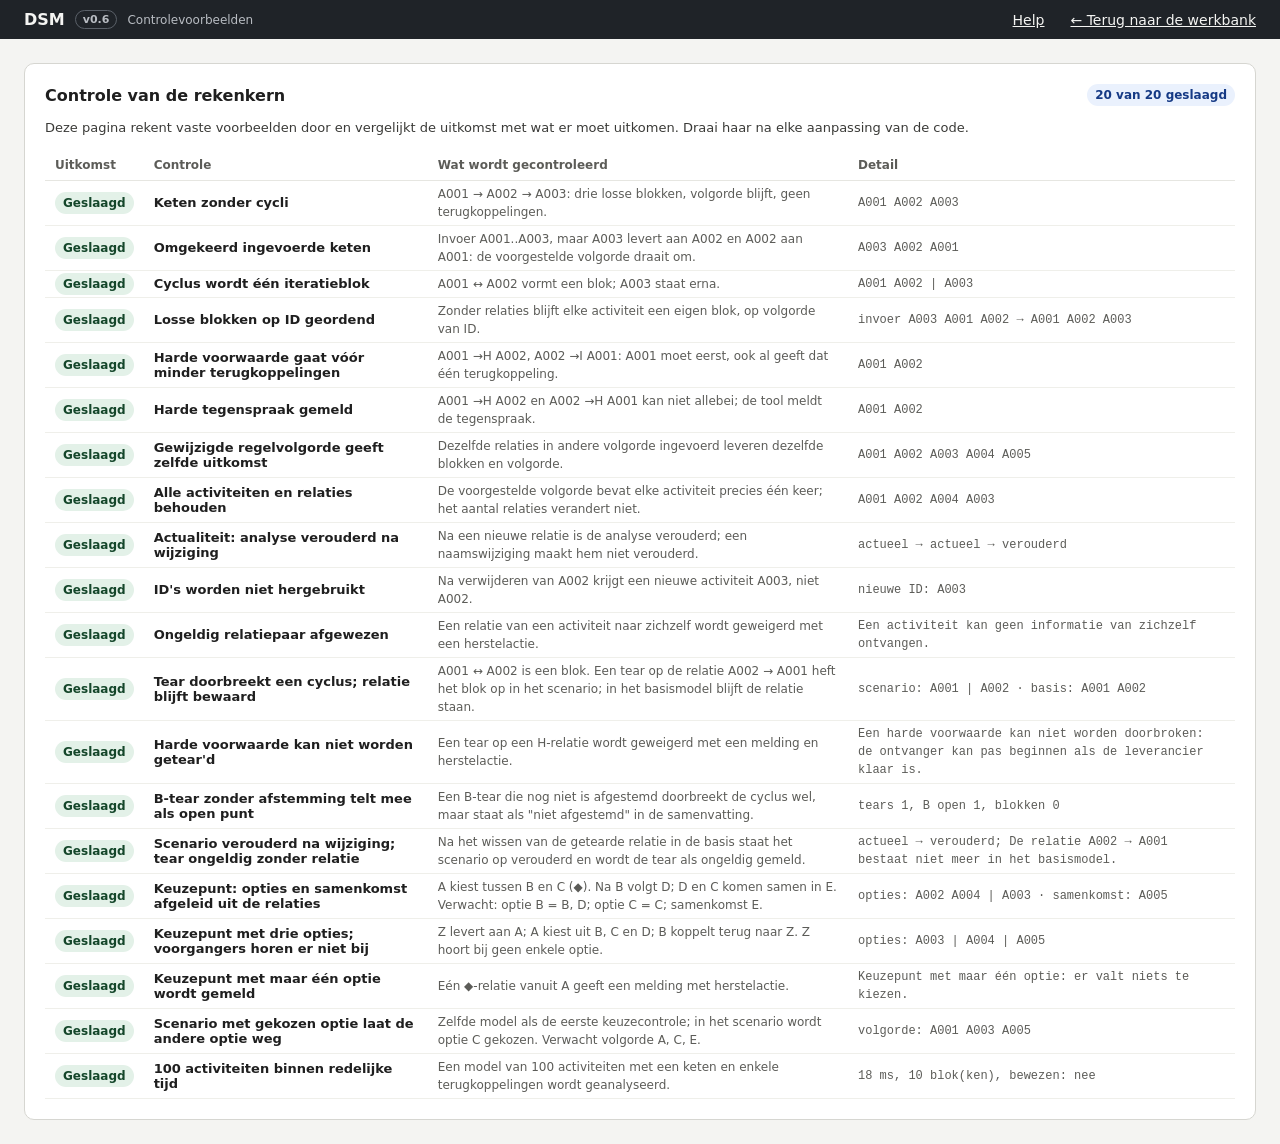
==== commit cd7fd2b7: "v0.6 optie voorwaardelijk toegevoegd" ====
--- a/controle.html
+++ b/controle.html
@@ -3,11 +3,11 @@
 <head>
 <meta charset="utf-8">
 <meta name="viewport" content="width=device-width, initial-scale=1">
-<title>DSM-werkbank — controlevoorbeelden</title>
-<link rel="stylesheet" href="css/style.css?v=0.5">
+<title>DSM — controlevoorbeelden</title>
+<link rel="stylesheet" href="css/style.css?v=0.6">
 </head>
 <body>
-<header class="kop"><div class="kop-links"><span class="merk">DSM-werkbank</span> <span class="versie">v0.5</span><span class="meta">Controlevoorbeelden</span></div><div class="kop-rechts"><a href="help.html#controlepagina" style="color:#F4F4F2;margin-right:16px">Help</a><a href="index.html" style="color:#F4F4F2">← Terug naar de werkbank</a></div></header>
+<header class="kop"><div class="kop-links"><span class="merk">DSM</span> <span class="versie">v0.6</span><span class="meta">Controlevoorbeelden</span></div><div class="kop-rechts"><a href="help.html#controlepagina" style="color:#F4F4F2;margin-right:16px">Help</a><a href="index.html" style="color:#F4F4F2">← Terug naar de werkbank</a></div></header>
 <main class="inhoud">
   <section class="paneel breed">
     <div class="rij tussen"><h2>Controle van de rekenkern</h2><span id="samenvatting" class="label-info"></span></div>
@@ -15,10 +15,11 @@
     <div class="tabelkader"><table class="lijst"><thead><tr><th>Uitkomst</th><th>Controle</th><th>Wat wordt gecontroleerd</th><th>Detail</th></tr></thead><tbody id="resultaten"></tbody></table></div>
   </section>
 </main>
-<script src="js/model.js?v=0.5"></script>
-<script src="js/analyse.js?v=0.5"></script>
-<script src="js/scenario.js?v=0.5"></script>
-<script src="js/controle.js?v=0.5"></script>
+<script src="js/model.js?v=0.6"></script>
+<script src="js/analyse.js?v=0.6"></script>
+<script src="js/keuze.js?v=0.6"></script>
+<script src="js/scenario.js?v=0.6"></script>
+<script src="js/controle.js?v=0.6"></script>
 <script>
   const res = DSM.controle.draaiAlle();
   const esc = s => String(s).replace(/[&<>]/g, c => ({ '&': '&amp;', '<': '&lt;', '>': '&gt;' }[c]));
--- a/css/style.css
+++ b/css/style.css
@@ -243,3 +243,14 @@
 #act-rijen tr.drop-onder td { box-shadow: inset 0 -3px 0 var(--keuze); }
 #act-rijen tr.net-verplaatst td { animation: verplaatst 1.2s ease-out; }
 @keyframes verplaatst { from { background: var(--keuze-kop); } to { background: transparent; } }
+
+/* Voorwaardelijke relaties en keuzepunten (v0.6) */
+:root { --V: #E4DEFB; --V-t: #3C3489; }
+table.dsm td.s-V { background: var(--V); color: var(--V-t); font-size: calc(var(--celtekst, 11px) + 2px); }
+.chip.V { background: var(--V); color: var(--V-t); }
+.keuzepaneel { border-color: #C9C2F0; }
+.optie { display: flex; flex-direction: column; gap: 4px; padding: 8px 0; border-bottom: 1px solid var(--lijn-licht); }
+.optie input { flex: 1; min-width: 0; }
+.optie-nr { font-size: 12px; font-weight: 700; color: var(--V-t); white-space: nowrap; }
+.samenkomst { padding: 6px 8px; background: #F4F4F2; border-radius: 6px; }
+.alt-label { display: inline-block; margin-left: 6px; padding: 1px 6px; border-radius: 999px; font-size: 11px; font-weight: 600; background: var(--V); color: var(--V-t); }
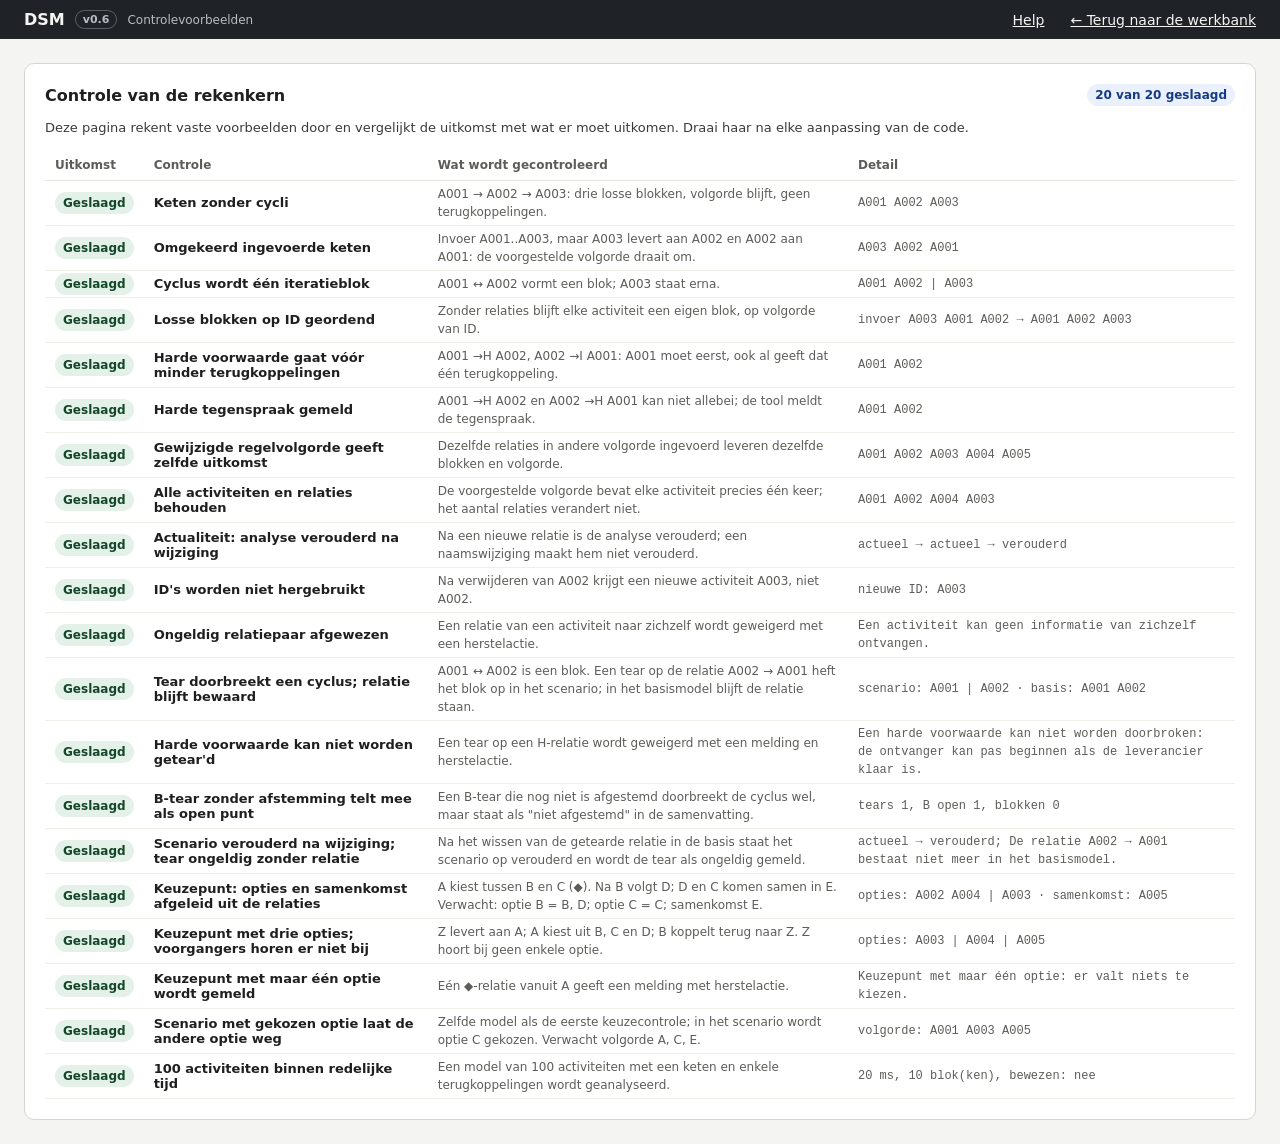
==== commit 2c05934b: "v0.6" ====
--- a/controle.html
+++ b/controle.html
@@ -5,6 +5,7 @@
 <meta name="viewport" content="width=device-width, initial-scale=1">
 <title>DSM — controlevoorbeelden</title>
 <link rel="stylesheet" href="css/style.css?v=0.6">
+<style>.kop { position: sticky; top: 0; z-index: 50; }</style>
 </head>
 <body>
 <header class="kop"><div class="kop-links"><span class="merk">DSM</span> <span class="versie">v0.6</span><span class="meta">Controlevoorbeelden</span></div><div class="kop-rechts"><a href="help.html#controlepagina" style="color:#F4F4F2;margin-right:16px">Help</a><a href="index.html" style="color:#F4F4F2">← Terug naar de werkbank</a></div></header>
--- a/css/style.css
+++ b/css/style.css
@@ -254,3 +254,8 @@
 .optie-nr { font-size: 12px; font-weight: 700; color: var(--V-t); white-space: nowrap; }
 .samenkomst { padding: 6px 8px; background: #F4F4F2; border-radius: 6px; }
 .alt-label { display: inline-block; margin-left: 6px; padding: 1px 6px; border-radius: 999px; font-size: 11px; font-weight: 600; background: var(--V); color: var(--V-t); }
+
+/* Vast menu: zwarte balk en tabbladen blijven staan bij scrollen (v0.6) */
+.vast-menu { position: sticky; top: 0; z-index: 50; }
+.vast-menu .helpbalk { position: static; }
+@media print { .vast-menu { position: static; } }
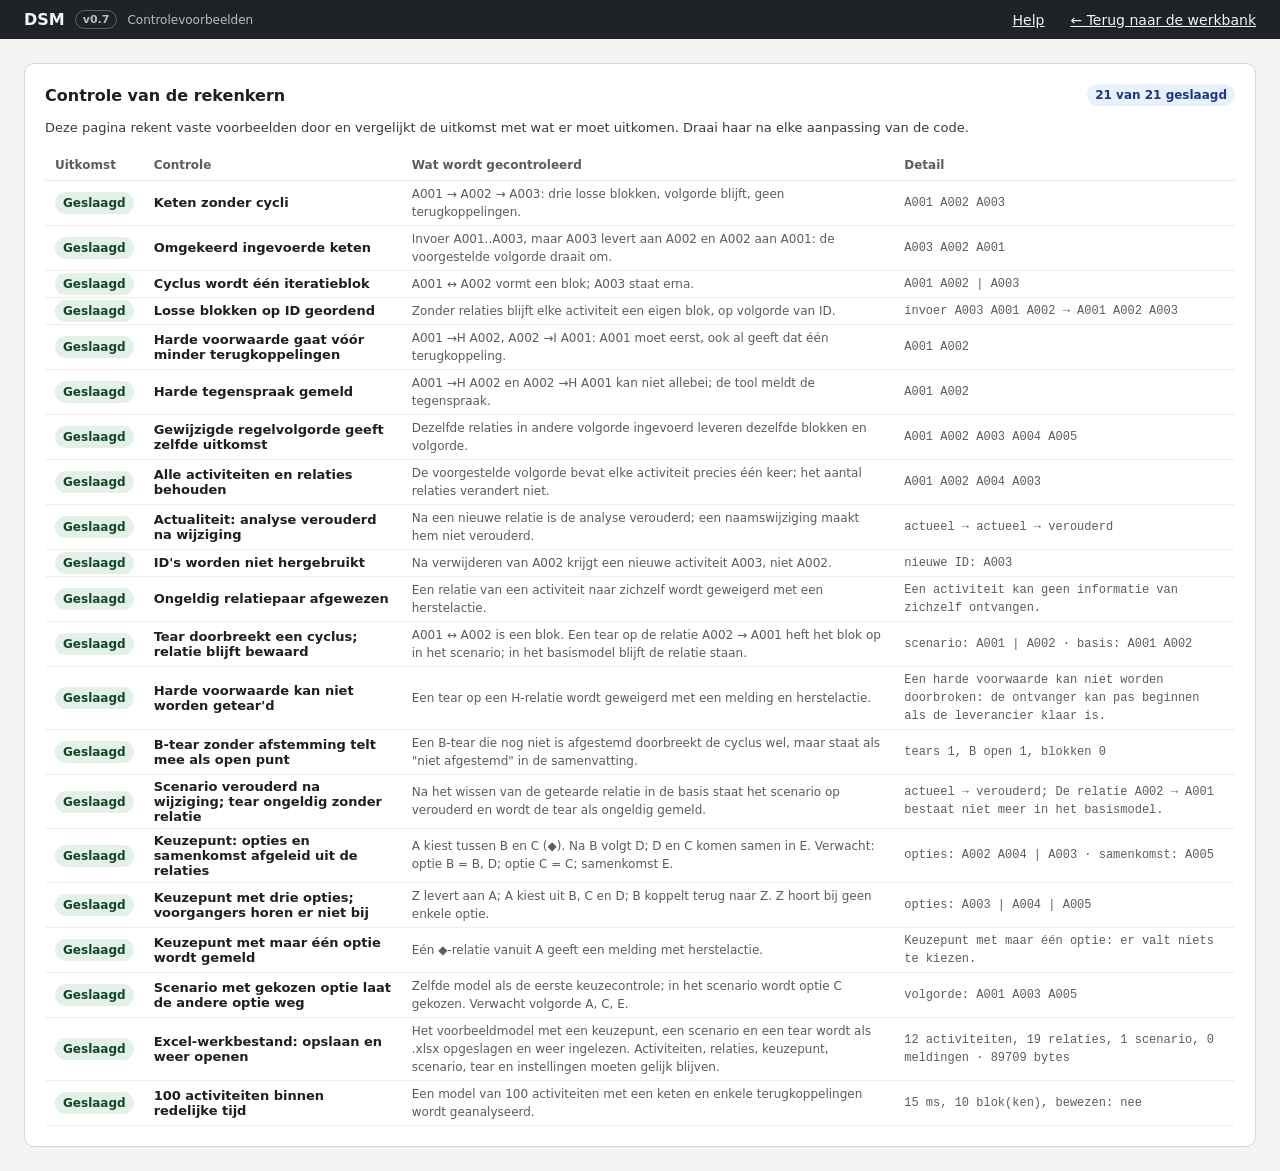
==== commit bde90fc7: "v0.8 Afdrukken toegevoegd" ====
--- a/controle.html
+++ b/controle.html
@@ -4,11 +4,11 @@
 <meta charset="utf-8">
 <meta name="viewport" content="width=device-width, initial-scale=1">
 <title>DSM — controlevoorbeelden</title>
-<link rel="stylesheet" href="css/style.css?v=0.6">
+<link rel="stylesheet" href="css/style.css?v=0.7">
 <style>.kop { position: sticky; top: 0; z-index: 50; }</style>
 </head>
 <body>
-<header class="kop"><div class="kop-links"><span class="merk">DSM</span> <span class="versie">v0.6</span><span class="meta">Controlevoorbeelden</span></div><div class="kop-rechts"><a href="help.html#controlepagina" style="color:#F4F4F2;margin-right:16px">Help</a><a href="index.html" style="color:#F4F4F2">← Terug naar de werkbank</a></div></header>
+<header class="kop"><div class="kop-links"><span class="merk">DSM</span> <span class="versie">v0.7</span><span class="meta">Controlevoorbeelden</span></div><div class="kop-rechts"><a href="help.html#controlepagina" style="color:#F4F4F2;margin-right:16px">Help</a><a href="index.html" style="color:#F4F4F2">← Terug naar de werkbank</a></div></header>
 <main class="inhoud">
   <section class="paneel breed">
     <div class="rij tussen"><h2>Controle van de rekenkern</h2><span id="samenvatting" class="label-info"></span></div>
@@ -16,18 +16,24 @@
     <div class="tabelkader"><table class="lijst"><thead><tr><th>Uitkomst</th><th>Controle</th><th>Wat wordt gecontroleerd</th><th>Detail</th></tr></thead><tbody id="resultaten"></tbody></table></div>
   </section>
 </main>
-<script src="js/model.js?v=0.6"></script>
-<script src="js/analyse.js?v=0.6"></script>
-<script src="js/keuze.js?v=0.6"></script>
-<script src="js/scenario.js?v=0.6"></script>
-<script src="js/controle.js?v=0.6"></script>
+<script src="js/model.js?v=0.7"></script>
+<script src="js/analyse.js?v=0.7"></script>
+<script src="js/keuze.js?v=0.7"></script>
+<script src="js/scenario.js?v=0.7"></script>
+<script src="js/voorbeeld.js?v=0.7"></script>
+<script src="js/xlsx.js?v=0.7"></script>
+<script src="js/xlsxlezen.js?v=0.7"></script>
+<script src="js/excelio.js?v=0.7"></script>
+<script src="js/controle.js?v=0.7"></script>
 <script>
-  const res = DSM.controle.draaiAlle();
+(async () => {
+  const res = await DSM.controle.draaiAlle();
   const esc = s => String(s).replace(/[&<>]/g, c => ({ '&': '&amp;', '<': '&lt;', '>': '&gt;' }[c]));
   document.getElementById('resultaten').innerHTML = res.map(r =>
     '<tr><td>' + (r.ok ? '<span class="label-ok">Geslaagd</span>' : '<span class="label-let" style="background:#FDF0EE;color:#7A1F12">Mislukt</span>') + '</td><td><b>' + esc(r.naam) + '</b></td><td class="klein">' + esc(r.uitleg) + '</td><td class="mono klein">' + esc(r.detail) + '</td></tr>').join('');
   const ok = res.filter(r => r.ok).length;
   document.getElementById('samenvatting').textContent = ok + ' van ' + res.length + ' geslaagd';
+})();
 </script>
 </body>
 </html>
--- a/css/style.css
+++ b/css/style.css
@@ -259,3 +259,29 @@
 .vast-menu { position: sticky; top: 0; z-index: 50; }
 .vast-menu .helpbalk { position: static; }
 @media print { .vast-menu { position: static; } }
+
+/* Export & afdrukken (v0.7, naar het voorbeeld van de assessmentplanner) */
+.afdrukkeuze { display: flex; flex-wrap: wrap; align-items: center; gap: 8px 16px; padding: 10px 12px; border-radius: 8px; background: #F4F4F2; border: 1px solid var(--lijn); }
+.vinkje { display: inline-flex; align-items: center; gap: 6px; font-size: 13px; cursor: pointer; }
+.afdruk { display: flex; flex-direction: column; gap: 14px; }
+.afdruk h2 { margin: 0; font-size: 18px; }
+.afdruk h3 { margin: 8px 0 0; font-size: 14px; }
+.afdruk .bron { font-size: 12px; color: var(--tekst-3); }
+.afdruk .matrixkader { max-height: none; overflow: auto; align-self: flex-start; }
+.afdruk table.dsm thead th.hoek { min-width: 200px; }
+.afdruk table.dsm tbody th { max-width: 240px; font-size: 10px; }
+.afdrukblok { break-inside: avoid; }
+@media print {
+  @page { size: A4 landscape; margin: 12mm; }
+  body { background: #FFFFFF; }
+  .vast-menu, .meldingen, #meldingen { display: none !important; }
+  .inhoud { padding: 0; max-width: none; display: block; }
+  .geen-afdruk { display: none !important; }
+  .paneel { border: 0 !important; padding: 0 !important; box-shadow: none !important; }
+  .matrixkader { max-height: none !important; overflow: visible !important; border: 0; }
+  table.dsm thead th, table.dsm tbody th { position: static !important; }
+  .pagina-breuk { break-before: page; }
+  .afdruk table.lijst { font-size: 11px; }
+  .afdruk table.lijst tr { break-inside: avoid; }
+  table.dsm td, table.dsm th, table.lijst td, .chip, .label-ok, .label-let, .label-info, .label-fout, .alt-label, .blokkader, .legenda span, .maat { -webkit-print-color-adjust: exact; print-color-adjust: exact; }
+}
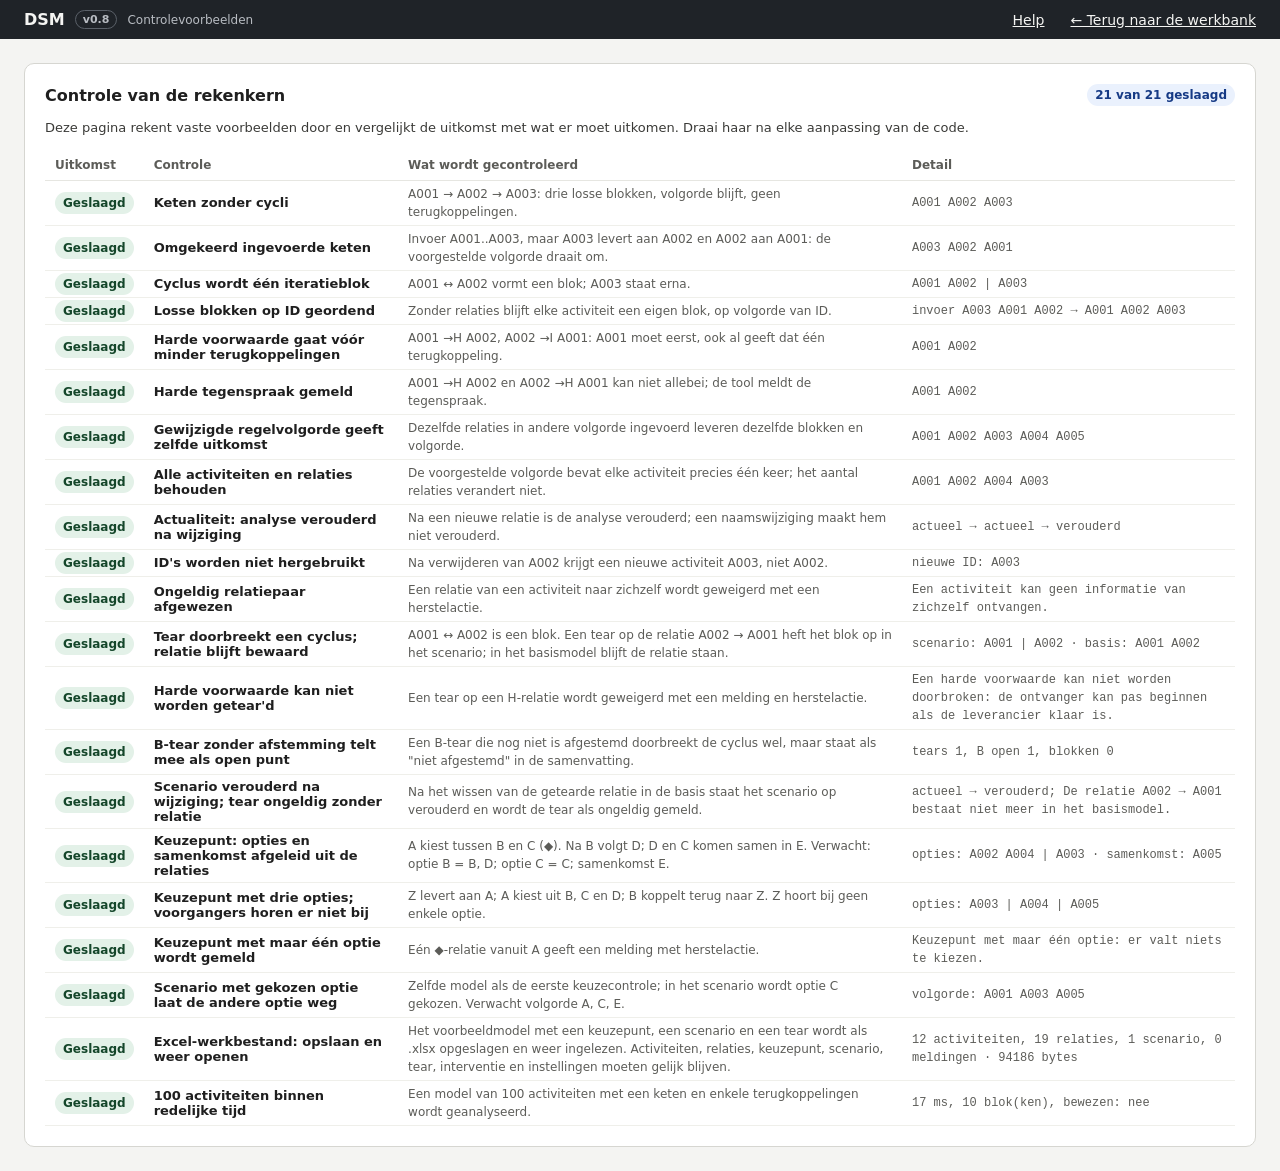
==== commit 42ca4b89: "v0.8 interventies toegevoegd" ====
--- a/controle.html
+++ b/controle.html
@@ -4,11 +4,11 @@
 <meta charset="utf-8">
 <meta name="viewport" content="width=device-width, initial-scale=1">
 <title>DSM — controlevoorbeelden</title>
-<link rel="stylesheet" href="css/style.css?v=0.7">
+<link rel="stylesheet" href="css/style.css?v=0.8">
 <style>.kop { position: sticky; top: 0; z-index: 50; }</style>
 </head>
 <body>
-<header class="kop"><div class="kop-links"><span class="merk">DSM</span> <span class="versie">v0.7</span><span class="meta">Controlevoorbeelden</span></div><div class="kop-rechts"><a href="help.html#controlepagina" style="color:#F4F4F2;margin-right:16px">Help</a><a href="index.html" style="color:#F4F4F2">← Terug naar de werkbank</a></div></header>
+<header class="kop"><div class="kop-links"><span class="merk">DSM</span> <span class="versie">v0.8</span><span class="meta">Controlevoorbeelden</span></div><div class="kop-rechts"><a href="help.html#controlepagina" style="color:#F4F4F2;margin-right:16px">Help</a><a href="index.html" style="color:#F4F4F2">← Terug naar de werkbank</a></div></header>
 <main class="inhoud">
   <section class="paneel breed">
     <div class="rij tussen"><h2>Controle van de rekenkern</h2><span id="samenvatting" class="label-info"></span></div>
@@ -16,15 +16,15 @@
     <div class="tabelkader"><table class="lijst"><thead><tr><th>Uitkomst</th><th>Controle</th><th>Wat wordt gecontroleerd</th><th>Detail</th></tr></thead><tbody id="resultaten"></tbody></table></div>
   </section>
 </main>
-<script src="js/model.js?v=0.7"></script>
-<script src="js/analyse.js?v=0.7"></script>
-<script src="js/keuze.js?v=0.7"></script>
-<script src="js/scenario.js?v=0.7"></script>
-<script src="js/voorbeeld.js?v=0.7"></script>
-<script src="js/xlsx.js?v=0.7"></script>
-<script src="js/xlsxlezen.js?v=0.7"></script>
-<script src="js/excelio.js?v=0.7"></script>
-<script src="js/controle.js?v=0.7"></script>
+<script src="js/model.js?v=0.8"></script>
+<script src="js/analyse.js?v=0.8"></script>
+<script src="js/keuze.js?v=0.8"></script>
+<script src="js/scenario.js?v=0.8"></script>
+<script src="js/voorbeeld.js?v=0.8"></script>
+<script src="js/xlsx.js?v=0.8"></script>
+<script src="js/xlsxlezen.js?v=0.8"></script>
+<script src="js/excelio.js?v=0.8"></script>
+<script src="js/controle.js?v=0.8"></script>
 <script>
 (async () => {
   const res = await DSM.controle.draaiAlle();
--- a/css/style.css
+++ b/css/style.css
@@ -285,3 +285,44 @@
   .afdruk table.lijst tr { break-inside: avoid; }
   table.dsm td, table.dsm th, table.lijst td, .chip, .label-ok, .label-let, .label-info, .label-fout, .alt-label, .blokkader, .legenda span, .maat { -webkit-print-color-adjust: exact; print-color-adjust: exact; }
 }
+
+/* Interventies (v0.8, overgenomen uit de assessmentplanner) */
+.ivform { display: grid; grid-template-columns: 150px minmax(260px, 1.4fr) 1.4fr 1.2fr 1fr 140px; gap: 10px; align-items: start; }
+@media (max-width: 1300px) { .ivform { grid-template-columns: 150px 1fr 1fr; } }
+.ivform label, .ivform .ivlabel { display: flex; flex-direction: column; gap: 4px; font-size: 12px; color: var(--tekst-3); }
+.ivform input, .ivform select, .ivform textarea { font: inherit; font-size: 13px; padding: 7px 8px; border: 1px solid #C9C9C4; border-radius: 6px; background: #FFFFFF; color: inherit; }
+.ivform textarea { resize: vertical; min-height: 36px; }
+.ivchips { display: flex; flex-wrap: wrap; gap: 4px; padding: 4px 6px; border: 1px solid #C9C9C4; border-radius: 6px; background: #FFFFFF; min-height: 36px; align-items: center; }
+.ivkies { display: flex; flex-wrap: wrap; gap: 4px; flex: 1 1 100%; min-width: 0; }
+.ivkies input { border: 0 !important; padding: 4px !important; flex: 1; min-width: 100px; outline: none; }
+.ivchip { display: inline-flex; align-items: center; gap: 2px; font-size: 12px; padding: 2px 8px; border-radius: 999px; white-space: nowrap; margin: 1px 0; }
+.ivchip.c-act { background: #F1EFE8; color: #2C2C2A; }
+.ivchip.c-rel { background: #E6F1FB; color: #0C447C; }
+.ivchip.c-blok { background: #FCF0C6; color: #4A3300; }
+.ivchip.c-kp { background: #E4DEFB; color: #3C3489; }
+.ivchip.c-scen { background: #E1F5EE; color: #085041; }
+.chipweg { border: 0; background: transparent; color: inherit; cursor: pointer; font-size: 14px; line-height: 1; padding: 0 0 0 4px; }
+.ivstatus { font-size: 11px; font-weight: 600; padding: 2px 8px; border-radius: 999px; white-space: nowrap; -webkit-print-color-adjust: exact; print-color-adjust: exact; }
+.ivstatus.s-ok { background: #E1F5EE; color: #085041; }
+.ivstatus.s-wacht { background: #FAEEDA; color: #633806; }
+.ivstatus.s-niet { background: #FCEBEB; color: #791F1F; }
+.ivstatus.s-verv { background: #F1EFE8; color: #5F5E5A; }
+.ivreden { font-size: 12px; color: var(--tekst-2); margin-top: 3px; }
+.ivgevolg { font-size: 12px; color: #0F6E56; margin-top: 3px; }
+table.ivlijst td { vertical-align: top; }
+table.ivlijst tr.vervallen td { color: #888780; }
+.ivchip { -webkit-print-color-adjust: exact; print-color-adjust: exact; }
+.ivchiplijst { display: contents; }
+.ivkiezer { margin-top: 10px; padding: 10px 12px; border: 1px solid #DCE6F6; border-radius: 8px; background: #F6F9FE; }
+.ivgroepen { display: grid; grid-template-columns: 2fr 1fr 1fr; gap: 14px; margin-top: 8px; }
+.ivvinken { display: flex; flex-direction: column; gap: 2px; max-height: 260px; overflow: auto; padding: 4px 2px; background: #FFFFFF; border: 1px solid #E1E1DC; border-radius: 6px; margin-top: 4px; }
+.ivvinken .vinkje { display: flex; align-items: center; gap: 6px; font-size: 13px; padding: 2px 6px; cursor: pointer; border-radius: 4px; }
+.ivvinken .vinkje:hover { background: #EAF1FD; }
+.ivvinken .vinkje input { width: 16px; height: 16px; margin: 0; flex: none; }
+.linkknop { border: 0; background: none; padding: 0; color: #185FA5; font-size: 12px; cursor: pointer; text-decoration: underline; }
+.ivgroepen { grid-template-columns: repeat(auto-fit, minmax(220px, 1fr)); }
+.ivform { grid-template-columns: repeat(5, minmax(0, 1fr)); }
+.ivform > :nth-child(3) { grid-column: span 3; }
+.ivform > :nth-child(4) { grid-column: span 2; }
+@media (max-width: 1000px) { .ivform { grid-template-columns: 1fr 1fr; } .ivform > :nth-child(3), .ivform > :nth-child(4) { grid-column: span 2; } }
+@media print { .ivstatus, .ivchip { -webkit-print-color-adjust: exact; print-color-adjust: exact; } }
